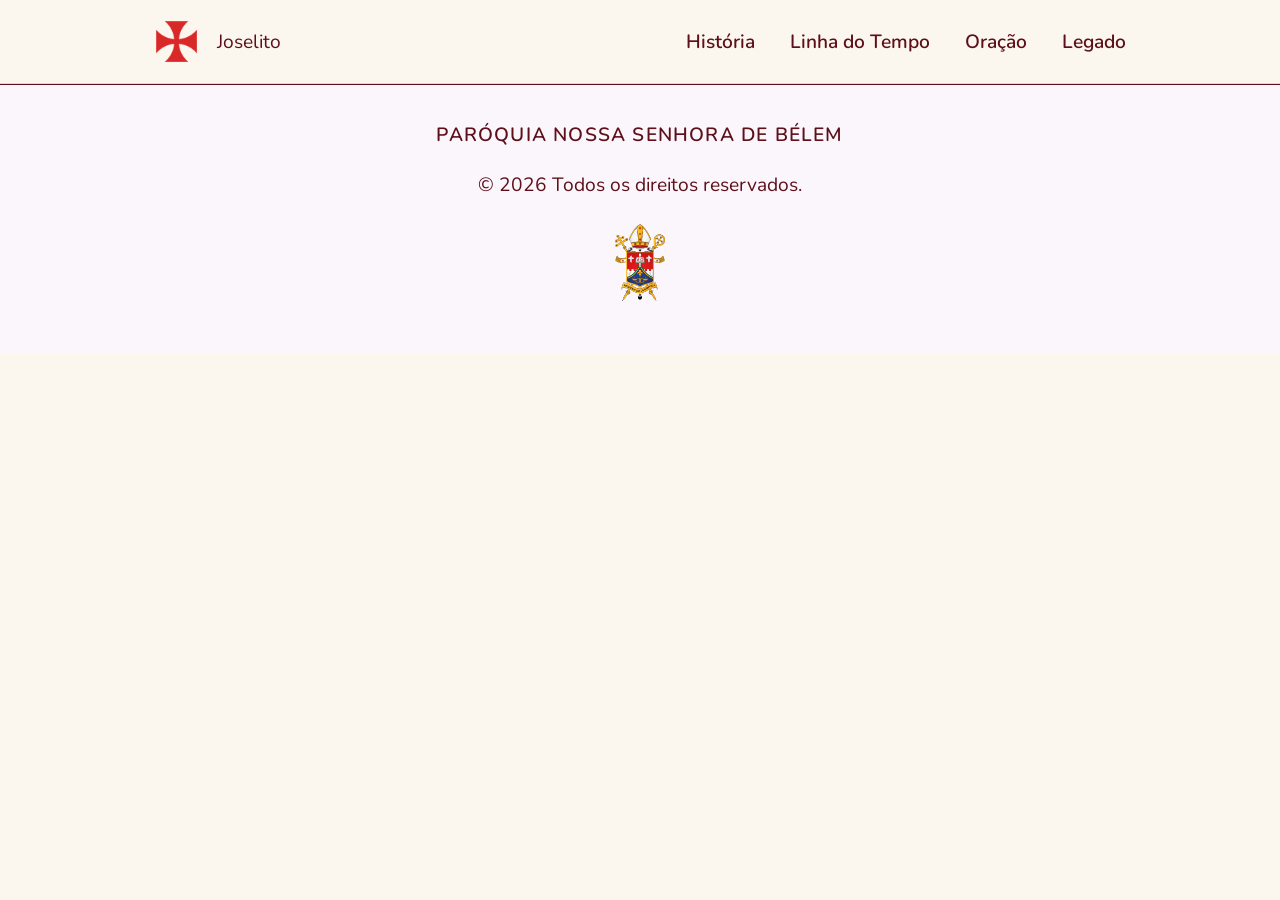
==== legado.html @ b45f4956 "Iniciando página LEGADO" ====
<!doctype html>
<html lang="pt-BR">
  <head>
    <meta charset="UTF-8" />
    <meta name="viewport" content="width=device-width, initial-scale=1.0" />
    <title>São José Sánchez del Río</title>
    <script src="js/script.js" defer></script>
    <link rel="stylesheet" href="css/reset.css" />
    <link rel="stylesheet" href="css/style.css" />
  </head>
  <body>
    <header>
      <div class="logo">
        <a href="index.html" aria-label="Página inicial">
          <img src="img/cruz-patea.png" alt="Cruz" />
        </a>
        <h1>Joselito</h1>
      </div>
      <nav aria-label="Navegação principal">
        <ul>
          <li><a href="#historia">História</a></li>
          <li><a href="#linha">Linha do Tempo</a></li>
          <li><a href="#oracao">Oração</a></li>
          <li><a href="#">Legado</a></li>
        </ul>
      </nav>
    </header>
    <main></main>

    <footer>
      <h3>PARÓQUIA NOSSA SENHORA DE BÉLEM</h3>
      <p>© 2026 Todos os direitos reservados.</p>
      <img src="img/brasao.png" alt="Brasão da arquidiocese" />
    </footer>
  </body>
</html>
---- css/style.css ----
@import url("https://fonts.googleapis.com/css2?family=Epilogue:ital,wght@0,100..900;1,100..900&family=Fredoka:wght@300..700&family=Nunito:ital,wght@0,200..1000;1,200..1000&family=Oswald:wght@200..700&family=Urbanist:ital,wght@0,100..900;1,100..900&display=swap");

/*
Fontes Disponíveis:
// Sugiro usar esta
font-family: "Urbanist", sans-serif;
font-family: "Fredoka", sans-serif;
font-family: "Epilogue", sans-serif;
font-family: "Nunito", sans-serif;
font-family: "Oswald", sans-serif;
*/

/* ==========================*/

/* ==== FORMATAÇÃO GERAL === */

html {
  font-size: clamp(1rem, 2vw + 0.8rem, 3rem);
  user-select: none;
  scroll-behavior: smooth;
  scroll-padding-top: 20px;
}

body {
  margin: 0;
  background-color: #fbf6ee;
  color: #352c29;
  font-family: "Urbanist", sans-serif;
}

img {
  max-width: 100%;
  height: auto;
}

a {
  color: inherit;
  text-decoration: none;
  transition:
    background-color 0.2s ease,
    color 0.2s ease;
}

a:focus-visible {
  outline: 2px solid #d6a54d;
  outline-offset: 4px;
}

header {
  padding: 2vw 6vw;
  display: flex;
  justify-content: space-between;
  align-items: center;
  gap: 20px;
  font-size: 0.5rem;
  font-family: "Nunito", sans-serif;
  border-bottom: 1px solid #e4d6c7;
  background-color: #fbf6ee;
}

.logo {
  display: flex;
  align-items: center;
  width: auto;
  height: auto;
  gap: 8px;
  flex-shrink: 0;
}

.logo a {
  display: flex;
  align-items: center;
}

.logo img {
  display: block;
  width: 20px;
  height: auto;
}

h1 {
  color: #5e101a;
  margin: 0;
}

header ul {
  display: flex;
  align-items: center;
  justify-content: flex-end;
  flex-wrap: wrap;
  gap: 15px;
  list-style: none;
  padding: 0;
  margin: 0;
}

header nav a {
  display: inline-block;
  padding: 8px 0;
  color: #5e101a;
  font-weight: 600;
}

/* ==== BANNER ==== */

.banner {
  padding: 9vw 7vw;
}

.texto-banner {
  max-width: 650px;
}

.banner img {
  display: none;
}

#texto-ia {
  display: none;
}

.banner h2 {
  font-size: 1.6rem;
  line-height: 1.12;
  color: #5e101a;
  margin: 0 0 2vw;
}

.banner p {
  font-size: 0.7rem;
  line-height: 1.6;
  letter-spacing: 0.3px;
  margin-bottom: 5vw;
}

#mini-titulo {
  font-size: 0.5rem;
  letter-spacing: 2px;
  color: #5e101a;
  margin-bottom: 0.1vw;
  margin-left: 0.05rem;
  font-weight: 600;
}

.banner a {
  display: inline-block;
  font-size: 0.7rem;
  background-color: #5e101a;
  color: #fbf6ee;
  padding: 2vw 3vw;
  border-radius: 4px;
  font-weight: 600;
  letter-spacing: 0.5px;
  box-shadow: 0 4px 10px #5e101a1c;
}

.banner a:hover {
  background-color: #7a202b;
  color: #fff;
  transition: 0.4s ease;
}

summary {
  color: #7b5a1b;
  list-style: none;
  font-size: 0.5rem;
}

/* ==== CAPÍTULO I ==== */

.capituloi {
  padding: 7vw 7vw;
  background-color: #c29a9a1f;
  border-top: 1px solid #eadbd5;
  border-bottom: 1px solid #eadbd5;
}

.capituloi p:last-child,
.capituloii p:last-child,
.capituloiii p:last-child {
  font-size: 0.6rem;
  margin-top: 2vw;
}

h3 {
  font-size: 1.2rem;
  color: #5e101a;
  line-height: 1.2;
  margin-top: 0;
  margin-bottom: 2vw;
}

.capituloi p,
.capituloii p,
.capituloiv p,
.capitulov p {
  font-size: 0.7rem;
  line-height: 1.6;
  letter-spacing: 0.3px;
  margin-bottom: 3vw;
}

/* ==== CAPÍTULO II ==== */

.capituloii,
.capituloiv {
  padding: 7vw 7vw;
  background-color: #fbf6ee;
}

/* ==== CAPÍTULO III ==== */

.capituloiii,
.capitulov {
  padding: 7vw 7vw;
  background-color: #c29a9a1f;
  border-top: 1px solid #eadbd5;
}

.capituloiii p,
.capitulov p {
  font-size: 0.7rem;
  line-height: 1.6;
  margin: 2vw 0;
}

.capitulov p {
  font-size: 0.7rem;
  line-height: 1.6;
}

q {
  display: block;
  font-family: "Times New Roman", Times, serif;
  margin: 4vw 0;
  color: #5e101a;
  font-size: 0.5rem;
  font-weight: 600;
  font-style: italic;
  line-height: 1.6;
}

q::before {
  content: open-quote;
  font-size: 1rem;
  margin-right: 1vw;
  font-family: "Gill Sans", "Gill Sans MT", Calibri, "Trebuchet MS", sans-serif;
  color: #5e101a;
}

q::after {
  content: close-quote;
  font-size: 1rem;
  margin-left: 1vw;
  font-family: "Gill Sans", "Gill Sans MT", Calibri, "Trebuchet MS", sans-serif;
  color: #5e101a;
}

/* ==== LINHA DO TEMPO ==== */

.legado {
  border-radius: 8px;
  padding: 8vw 5vw;
  background-color: #5e101a;
  color: #e9e9e9;
  margin: 10vw 3vw;
  box-shadow: 0 8px 24px #5e101a16;
}

.legado h3 {
  font-size: 0.9rem;
  margin-bottom: 4vw;
  color: #fff8ed;
}

.legado #mini-titulo {
  color: #d6a54d;
}

.legado h4 {
  font-size: 0.7rem;
  color: #d6a54d;
  font-family: "Times New Roman", Times, serif;
  font-weight: 600;
  margin-top: 0;
  margin-bottom: 1vw;
}

.container-sant {
  list-style: none;
  padding: 0;
  margin: 0;
}

.legado ul li p {
  font-size: 0.5rem;
  line-height: 1.6;
  letter-spacing: 0.3px;
  margin: 0;
}

.legado li {
  padding: 4vw;
  border: 1px solid #ffffff12;
  border-radius: 10px;
  background-color: #530b10;
  align-items: center;
  justify-content: space-between;
  gap: 16px;
  margin-bottom: 2vw;
  display: flex;
  overflow: hidden;
  transition:
    background-color 0.3s ease,
    border-color 0.3s ease,
    box-shadow 0.3s ease,
    transform 0.3s ease;
}

.txtl {
  flex: 1;
  min-width: 0;
}

.imgl {
  width: 20px;
  height: auto;
  flex-shrink: 0;
  text-align: center;
}

.imgl img {
  display: block;
  width: 100%;
  height: auto;
}

.legado > p:last-child {
  text-align: left;
  margin: 4vw 2vw 0 2vw;
  font-size: 0.5rem;
  line-height: 1.6;
  letter-spacing: 0.3px;
}

/* ==== ORAÇÃO ==== */

.oracao {
  padding: 6vw 5vw;
  margin: 5vw 3vw 7vw;
  background-color: #fff;
  border: 1px solid #eee4d9;
  border-radius: 8px;
  box-shadow: 0 5px 20px #352c2908;
}

.oracao img {
  display: block;
  margin: 2vw auto 6vw;
  width: 50%;
  height: auto;
  border-radius: 5px;
  outline-offset: 5px;
  outline: 1px solid #d6a54d;
}

.oracao h3 {
  font-size: 1.2rem;
  margin-bottom: 2vw;
  font-style: italic;
  font-family: "Times New Roman", Times, serif;
}

.oracao p {
  font-size: 0.7rem;
  line-height: 1.6;
  margin-bottom: 4vw;
}

#frase-sjs {
  color: #5e101a;
  font-weight: bold;
  font-size: 0.8rem;
  letter-spacing: 1px;
  text-align: center;
  margin-top: 5vw;
  margin-bottom: 0;
}

/* ==== RODAPÉ ==== */

footer {
  text-align: center;
  font-family: "Nunito", sans-serif;
  padding: 4vw 2vw;
  border-top: 1px solid #5e101a;
  color: #5e101a;
  background-color: #fbf6fb;
}

footer h3 {
  font-weight: 600;
  font-size: 0.5rem;
  letter-spacing: 1.2px;
  color: #5e101a;
}

footer p {
  margin-bottom: 4vw;
  font-size: 0.5rem;
}

footer img {
  width: 50px;
  height: auto;
}

.legado .imgl .img-mobile {
  display: block;
}

.legado .imgl .img-desktop {
  display: none;
}

/* ==== RESPONSIVIDADE ==== */

@media screen and (min-width: 600px) {
  details > summary {
    display: none;
  }

  details > p {
    display: block;
  }

  header {
    padding: 1.5vw 12vw;
  }

  header ul {
    gap: 35px;
  }

  header a:hover {
    transition: 0.5s ease;
    color: #d89e32;
    transform: translateY(-1px);
  }

  .logo img {
    width: 45px;
    margin-right: 10px;
  }

  .banner {
    display: flex;
    align-items: center;
    justify-content: space-between;
    gap: 6vw;
    padding: 4vw 12vw;
  }

  .texto-banner {
    flex: 1;
    min-width: 0;
  }

  .img-banner {
    min-width: 0;
  }

  .banner img {
    display: block;
    width: 500px;
    height: auto;
    border-radius: 7px;
    outline-offset: 15px;
    outline: 1px solid #d6a54d;
    margin: 10px;
  }

  .banner img:hover {
    transition: 0.5s ease;
    box-shadow:
      rgba(50, 50, 93, 0.25) 0px 13px 27px -5px,
      rgba(0, 0, 0, 0.3) 0px 8px 16px -8px;
  }

  #texto-ia {
    display: flex;
    color: #fbf6ee;
    position: absolute;
    top: 825px;
    right: 250px;
    font-size: 0.3rem;
    background-color: #5e101a;
    border-radius: 10px;
    padding: 0.2vw 1vw;
    font-weight: 600;
  }

  .banner h2 {
    font-size: 1.5rem;
    margin-bottom: 1vw;
  }

  #mini-titulo {
    font-size: 0.3rem;
  }

  .banner p {
    margin-bottom: 3vw;
    font-size: 0.6rem;
  }

  .banner a {
    font-size: 0.5rem;
    padding: 1vw 1.5vw;
    border: 2px solid #5e101a;
    background-color: #fbf6ee;
    color: #5e101a;
  }

  .capituloi,
  .capituloii,
  .capituloiii,
  .capituloiv,
  .capitulov {
    padding: 5vw 23vw;
  }

  .capituloi h3,
  .capituloii h3,
  .capituloiii h3,
  .capituloiv h3,
  .capitulov {
    font-size: 1.1rem;
  }

  .capituloi p,
  .capituloii p,
  .capituloiii p,
  .capituloiv p,
  .capitulov p {
    font-size: 0.7rem;
  }

  .capituloi p:last-child,
  .capituloii p:last-child,
  .capituloiii p:last-child {
    font-size: 0.6rem;
  }

  .legado .imgl .img-mobile {
    display: none;
  }

  .legado .imgl .img-desktop {
    display: block;
  }

  .legado .imgl img {
    width: 100%;
    height: 100%;
    min-height: 230px;
    object-fit: cover;
    object-position: center;
  }

  .legado {
    margin: 0;
    padding: 4vw 20vw;
    background-color: #5e101a;
    border-radius: 0;
  }

  .legado h3 {
    font-size: 1rem;
    margin-bottom: 2vw;
  }

  .legado li {
    padding: 0;
    margin-bottom: 0;
    background-color: #fbf6ee;
    color: #5e101a;
    border: 1px solid #d6a54d;
    border-radius: 10px;
    box-shadow: 0 5px 16px #26050a30;
    align-items: stretch;
    gap: 0;
    min-width: 0;
  }

  .legado li:hover {
    box-shadow: 0 12px 26px #26050a45;
    transform: translateY(-4px);
  }

  .legado .txtl {
    flex: 1;
    min-width: 0;
    padding: 24px;
    align-self: center;
  }

  .legado ul {
    display: grid;
    grid-template-columns: repeat(2, minmax(0, 1fr));
    gap: 28px;
  }

  .legado ul li:last-child {
    grid-column: 1 / span 2;
    justify-self: center;
    width: 50%;
  }

  .legado h4 {
    color: #9b7026;
    font-size: 0.9rem;
    margin-bottom: 10px;
  }

  .legado ul li p {
    font-size: 0.5rem;
    line-height: 1.8;
    letter-spacing: 0.2px;
  }

  .legado .imgl {
    width: 42%;
    min-width: 120px;
    max-width: 190px;
    flex-shrink: 0;
    align-self: stretch;
    overflow: hidden;
    background-color: #e8d6b5;
    border-left: 1px solid #d6a54d;
  }

  .legado .imgl img {
    display: block;
    width: 100%;
    height: 100%;
    min-height: 230px;
    object-fit: cover;
    object-position: center;
  }

  .legado > p:last-child {
    display: none;
  }

  .oracao {
    text-align: center;
    margin: 0;
    padding: 4vw 28vw;
  }

  .oracao img {
    display: none;
  }

  .oracao h3 {
    font-size: 0.9rem;
    margin-bottom: 1vw;
    font-family: "Times New Roman", Times, serif;
  }

  .oracao p:last-child {
    font-size: 0.6rem;
    margin-bottom: 2vw;
    font-family: "Times New Roman", Times, serif;
  }

  #frase-sjs {
    margin-top: 3vw;
  }

  footer {
    padding: 3vw 2vw;
  }

  footer p {
    margin-bottom: 2vw;
  }
}
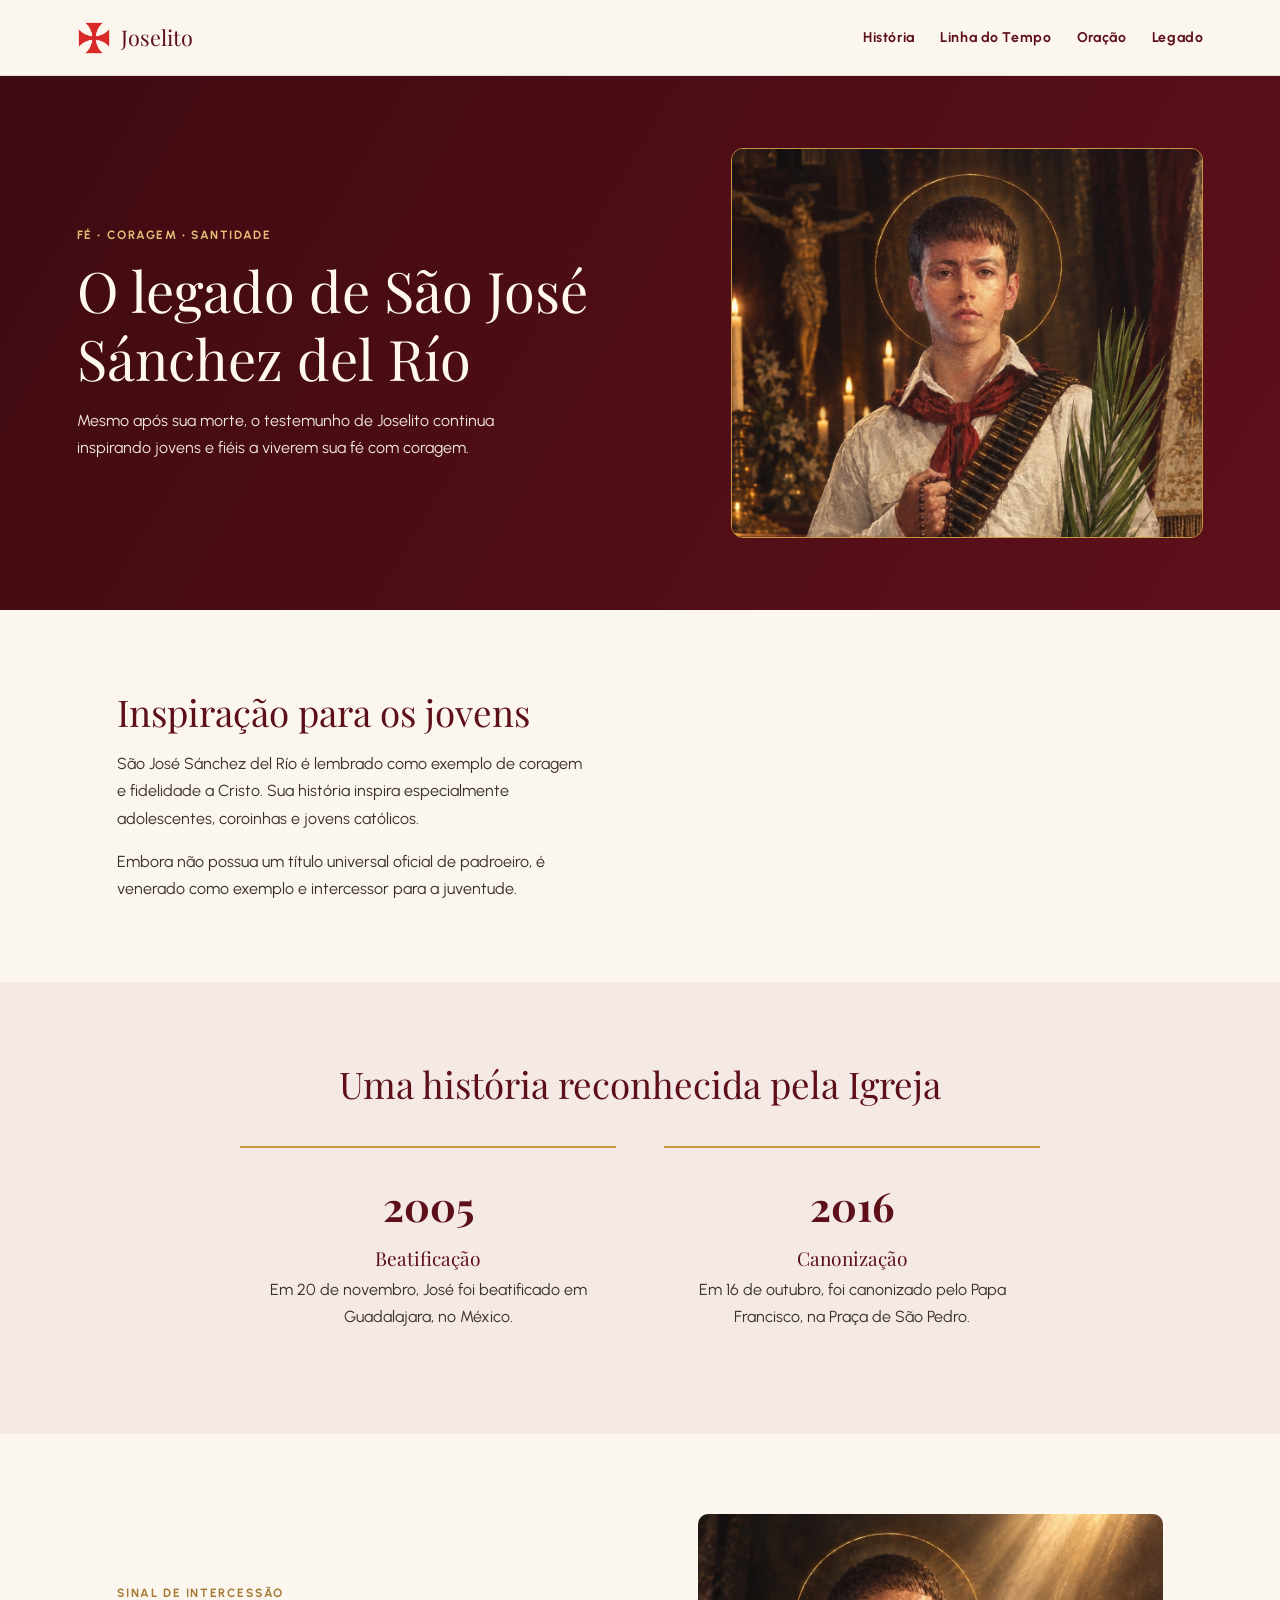
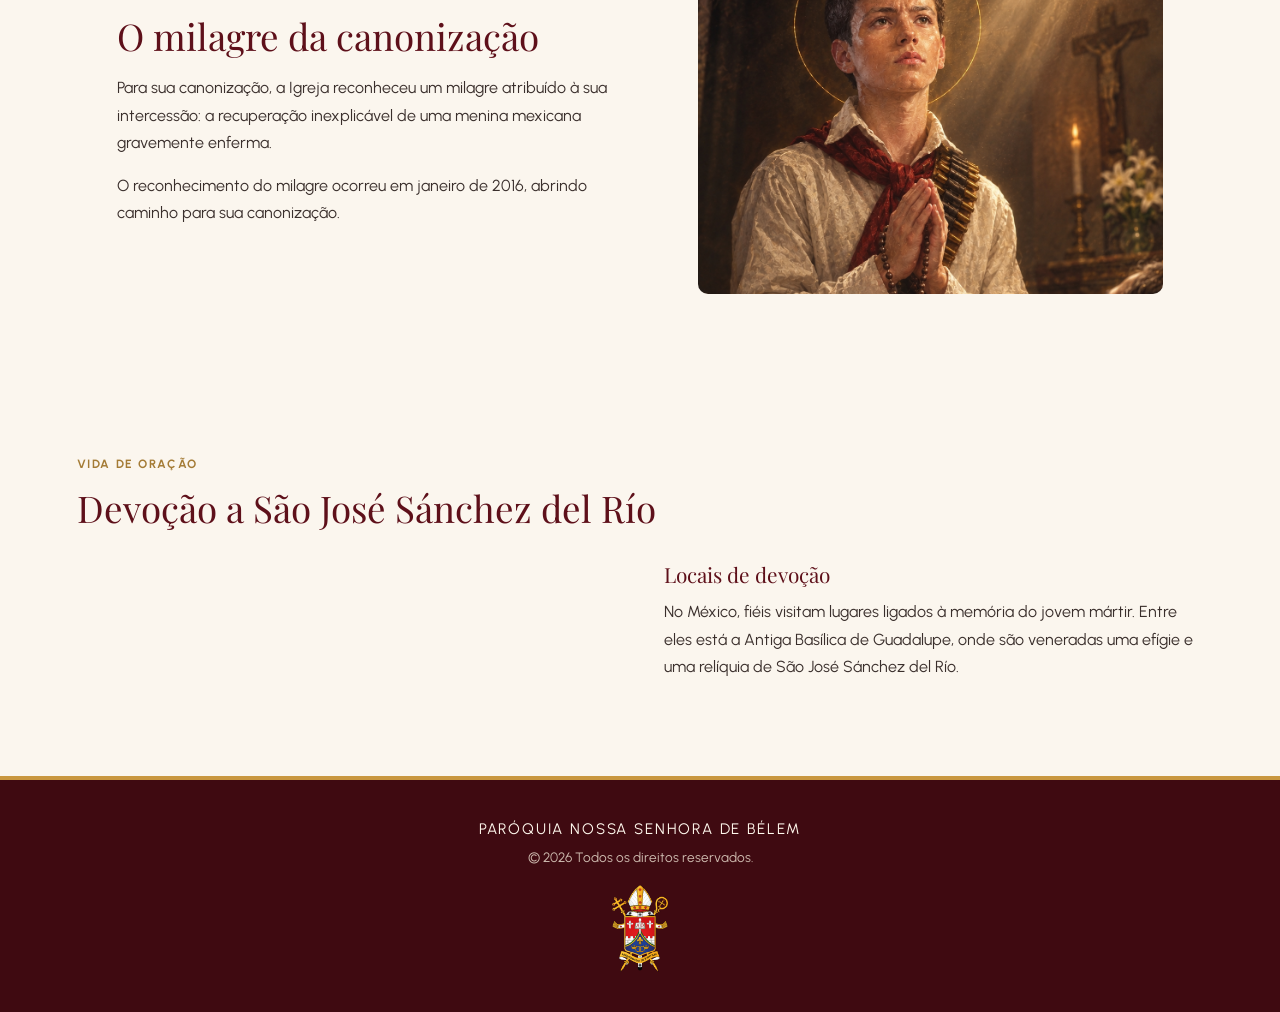
==== commit 88158fa0: "Página LEGADO FINALIZADA" ====
--- a/legado.html
+++ b/legado.html
@@ -6,7 +6,7 @@
     <title>São José Sánchez del Río</title>
     <script src="js/script.js" defer></script>
     <link rel="stylesheet" href="css/reset.css" />
-    <link rel="stylesheet" href="css/style.css" />
+    <link rel="stylesheet" href="css/legado.css" />
   </head>
   <body>
     <header>
@@ -25,8 +25,103 @@
         </ul>
       </nav>
     </header>
-    <main></main>
+    <main class="pagina-legado">
+      <section class="legado-hero">
+        <div class="hero-texto">
+          <p class="mini-titulo">FÉ • CORAGEM • SANTIDADE</p>
+          <h2>O legado de São José Sánchez del Río</h2>
+          <p>
+            Mesmo após sua morte, o testemunho de Joselito continua inspirando
+            jovens e fiéis a viverem sua fé com coragem.
+          </p>
+        </div>
 
+        <div class="hero-imagem">
+          <img
+            src="img/img-saojose.png"
+            alt="Retrato de São José Sánchez del Río"
+          />
+        </div>
+      </section>
+
+      <section class="legado-secao legado-jovens">
+        <div class="legado-texto">
+          <h3>Inspiração para os jovens</h3>
+          <p>
+            São José Sánchez del Río é lembrado como exemplo de coragem e
+            fidelidade a Cristo. Sua história inspira especialmente
+            adolescentes, coroinhas e jovens católicos.
+          </p>
+          <p>
+            Embora não possua um título universal oficial de padroeiro, é
+            venerado como exemplo e intercessor para a juventude.
+          </p>
+        </div>
+      </section>
+
+      <section class="legado-reconhecimento">
+        <h3>Uma história reconhecida pela Igreja</h3>
+
+        <div class="legado-datas">
+          <div>
+            <span>2005</span>
+            <h4>Beatificação</h4>
+            <p>
+              Em 20 de novembro, José foi beatificado em Guadalajara, no México.
+            </p>
+          </div>
+
+          <div>
+            <span>2016</span>
+            <h4>Canonização</h4>
+            <p>
+              Em 16 de outubro, foi canonizado pelo Papa Francisco, na Praça de
+              São Pedro.
+            </p>
+          </div>
+        </div>
+      </section>
+
+      <section class="legado-secao legado-milagre">
+        <div class="legado-texto">
+          <p class="mini-titulo">SINAL DE INTERCESSÃO</p>
+          <h3>O milagre da canonização</h3>
+          <p>
+            Para sua canonização, a Igreja reconheceu um milagre atribuído à sua
+            intercessão: a recuperação inexplicável de uma menina mexicana
+            gravemente enferma.
+          </p>
+          <p>
+            O reconhecimento do milagre ocorreu em janeiro de 2016, abrindo
+            caminho para sua canonização.
+          </p>
+        </div>
+
+        <div class="legado-imagem">
+          <img
+            src="img/Intercessão Dourada de São José.png"
+            alt="Representação religiosa de São José Sánchez del Río"
+          />
+        </div>
+      </section>
+
+      <section class="legado-devocao">
+        <p class="mini-titulo">VIDA DE ORAÇÃO</p>
+        <h3>Devoção a São José Sánchez del Río</h3>
+
+        <div class="devocao-conteudo">
+          <div class="devocao-imagem"></div>
+
+          <div class="devocao-texto">
+            <h4>Locais de devoção</h4>
+            <p>
+              No México, fiéis visitam lugares ligados à memória do jovem
+              mártir. Entre eles está a Antiga Basílica de Guadalupe, onde são
+              veneradas uma efígie e uma relíquia de São José Sánchez del Río.
+            </p>
+          </div>
+        </div>
+    </main>
     <footer>
       <h3>PARÓQUIA NOSSA SENHORA DE BÉLEM</h3>
       <p>© 2026 Todos os direitos reservados.</p>
--- a/css/legado.css
+++ b/css/legado.css
@@ -0,0 +1,863 @@
+@import url("https://fonts.googleapis.com/css2?family=Playfair+Display:wght@500;600;700&family=Urbanist:wght@400;500;600;700&display=swap");
+
+/* ===== VARIÁVEIS E BASE ===== */
+
+:root {
+  --vinho: #5e101a;
+  --vinho-escuro: #3f0a11;
+  --dourado: #c9973f;
+  --creme: #fbf6ee;
+  --rosado: #f4e9e4;
+  --texto: #3a2f2c;
+
+  --serifa: "Playfair Display", Georgia, serif;
+  --lateral: clamp(1.25rem, 6vw, 5rem);
+}
+
+* {
+  box-sizing: border-box;
+}
+
+html {
+  scroll-behavior: smooth;
+  scroll-padding-top: 7rem;
+}
+
+body {
+  margin: 0;
+  background: var(--creme);
+  color: var(--texto);
+  font-family: "Urbanist", sans-serif;
+  font-size: 1rem;
+  line-height: 1.7;
+}
+
+img {
+  object-position: center top;
+  display: block;
+  max-width: 100%;
+  height: auto;
+}
+
+a {
+  color: inherit;
+  text-decoration: none;
+}
+
+h1,
+h2,
+h3,
+h4 {
+  margin: 0;
+  color: var(--vinho);
+  font-family: var(--serifa);
+  line-height: 1.2;
+}
+
+p {
+  margin: 0 0 1rem;
+}
+
+a:focus-visible {
+  outline: 2px solid var(--dourado);
+  outline-offset: 4px;
+}
+
+/* ===== CABEÇALHO ===== */
+
+header {
+  position: sticky;
+  top: 0;
+  z-index: 10;
+
+  display: flex;
+  flex-direction: column;
+  align-items: center;
+  gap: 0.8rem;
+
+  padding: 0.85rem var(--lateral);
+  border-bottom: 1px solid rgba(94, 16, 26, 0.12);
+
+  background: rgba(251, 246, 238, 0.94);
+  backdrop-filter: blur(12px);
+}
+
+.logo,
+.logo a {
+  display: flex;
+  align-items: center;
+  gap: 0.65rem;
+}
+
+.logo img {
+  width: 34px;
+}
+
+header h1 {
+  font-size: 1.35rem;
+}
+
+header ul {
+  display: flex;
+  flex-wrap: wrap;
+  justify-content: center;
+  gap: 0.35rem 1.15rem;
+
+  margin: 0;
+  padding: 0;
+  list-style: none;
+}
+
+header nav a {
+  position: relative;
+  display: inline-block;
+  padding: 0.25rem 0;
+
+  color: var(--vinho);
+  font-size: 0.82rem;
+  font-weight: 700;
+  letter-spacing: 0.04em;
+
+  transition: color 0.2s ease;
+}
+
+header nav a::after {
+  position: absolute;
+  right: 0;
+  bottom: 0;
+  left: 0;
+
+  height: 2px;
+  background: var(--dourado);
+  content: "";
+
+  transform: scaleX(0);
+  transform-origin: left;
+  transition: transform 0.25s ease;
+}
+
+header nav a:hover,
+header nav a.ativo {
+  color: #9b7026;
+}
+
+header nav a:hover::after,
+header nav a.ativo::after {
+  transform: scaleX(1);
+}
+
+/* ===== BANNER DA PÁGINA INICIAL ===== */
+
+.banner {
+  display: flex;
+  flex-direction: column;
+  gap: 2rem;
+
+  padding: 3.5rem var(--lateral);
+  background: linear-gradient(135deg, var(--creme), var(--rosado));
+}
+
+.texto-banner {
+  max-width: 590px;
+}
+
+.banner h2 {
+  margin-bottom: 1rem;
+  font-size: clamp(2.2rem, 7vw, 3.8rem);
+  letter-spacing: -0.03em;
+}
+
+.banner p {
+  max-width: 55ch;
+  font-size: 1.05rem;
+}
+
+.banner .texto-banner > a {
+  display: inline-block;
+  margin-top: 0.6rem;
+  padding: 0.8rem 1.6rem;
+
+  border: 1px solid var(--vinho);
+  border-radius: 999px;
+
+  background: var(--vinho);
+  color: var(--creme);
+
+  box-shadow: 0 8px 20px rgba(94, 16, 26, 0.16);
+
+  font-size: 0.82rem;
+  font-weight: 700;
+  letter-spacing: 0.06em;
+
+  transition: 0.2s ease;
+}
+
+.banner .texto-banner > a:hover {
+  transform: translateY(-3px);
+  background: var(--vinho-escuro);
+}
+
+.img-banner {
+  display: block;
+  max-width: 440px;
+  margin: 0 auto;
+}
+
+.img-banner img {
+  width: 100%;
+  border: 1px solid var(--dourado);
+  border-radius: 14px;
+  box-shadow: 0 16px 36px rgba(94, 16, 26, 0.18);
+  object-fit: cover;
+}
+
+#texto-ia {
+  display: none;
+}
+
+/* ===== CAPÍTULOS DA PÁGINA INICIAL ===== */
+
+[class^="capitulo"] {
+  padding: 3.5rem var(--lateral);
+}
+
+.capituloi,
+.capituloiii,
+.capitulov {
+  background: var(--rosado);
+}
+
+.capituloii,
+.capituloiv {
+  background: var(--creme);
+}
+
+[class^="capitulo"] > * {
+  max-width: 900px;
+  margin-right: auto;
+  margin-left: auto;
+}
+
+[class^="capitulo"] h3 {
+  margin-bottom: 1.2rem;
+  font-size: clamp(1.7rem, 4vw, 2.35rem);
+}
+
+[class^="capitulo"] h3::after,
+.oracao h3::after {
+  display: block;
+  width: 52px;
+  height: 3px;
+  margin-top: 0.8rem;
+
+  border-radius: 3px;
+  background: var(--dourado);
+  content: "";
+}
+
+/* ===== DETALHES ===== */
+
+summary {
+  display: inline-block;
+  padding: 0.5rem 1.1rem;
+
+  border: 1px solid var(--dourado);
+  border-radius: 999px;
+
+  color: var(--vinho);
+  cursor: pointer;
+
+  font-size: 0.8rem;
+  font-weight: 700;
+  letter-spacing: 0.06em;
+
+  list-style: none;
+  transition: 0.2s ease;
+}
+
+summary::-webkit-details-marker {
+  display: none;
+}
+
+summary:hover,
+details[open] > summary {
+  background: var(--dourado);
+  color: white;
+}
+
+details > p {
+  margin-top: 1rem;
+  padding-left: 1rem;
+  border-left: 3px solid var(--dourado);
+}
+
+/* ===== CITAÇÃO ===== */
+
+q {
+  display: block;
+  margin-top: 1.5rem;
+  padding: 1.3rem 1.5rem;
+
+  border-left: 4px solid var(--vinho);
+  border-radius: 10px;
+
+  background: white;
+  box-shadow: 0 8px 24px rgba(58, 47, 44, 0.07);
+
+  color: var(--vinho);
+  font-family: var(--serifa);
+  font-size: 1.12rem;
+  font-style: italic;
+  line-height: 1.7;
+}
+
+q::before {
+  content: open-quote;
+}
+
+q::after {
+  content: close-quote;
+}
+
+/* ===== LEGADO DA PÁGINA INICIAL ===== */
+
+.legado {
+  margin: 0;
+  padding: 3.5rem var(--lateral);
+
+  background: var(--vinho);
+  color: #f1e6dc;
+}
+
+.legado h3 {
+  margin-bottom: 2rem;
+  color: #fff8ed;
+  font-size: clamp(1.7rem, 4vw, 2.35rem);
+}
+
+.container-sant {
+  display: grid;
+  gap: 1rem;
+
+  margin: 0 auto;
+  padding: 0;
+  list-style: none;
+}
+
+.legado li {
+  display: flex;
+  align-items: center;
+  justify-content: space-between;
+  gap: 1rem;
+
+  overflow: hidden;
+  padding: 1.25rem;
+
+  border: 1px solid rgba(201, 151, 63, 0.45);
+  border-radius: 14px;
+
+  background: var(--vinho-escuro);
+}
+
+.txtl {
+  flex: 1;
+  min-width: 0;
+}
+
+.legado h4 {
+  margin-bottom: 0.4rem;
+  color: var(--dourado);
+  font-size: 1.35rem;
+}
+
+.legado li p {
+  margin: 0;
+  font-size: 0.95rem;
+  line-height: 1.6;
+}
+
+.imgl {
+  flex-shrink: 0;
+  width: 42px;
+}
+
+.imgl img {
+  width: 100%;
+  border-radius: 8px;
+}
+
+.legado .imgl .img-desktop {
+  display: none;
+}
+
+.legado > p:last-child {
+  margin: 2rem auto 0;
+  color: #e4d3c4;
+  font-size: 0.9rem;
+  text-align: center;
+}
+
+/* ===== ORAÇÃO DA PÁGINA INICIAL ===== */
+
+.oracao {
+  margin: 3rem 1.25rem;
+  padding: 2.5rem 1.4rem;
+
+  border-top: 4px solid var(--dourado);
+  border-radius: 14px;
+
+  background: white;
+  box-shadow: 0 12px 32px rgba(58, 47, 44, 0.08);
+
+  text-align: center;
+}
+
+.oracao h3 {
+  margin-bottom: 1.2rem;
+  font-size: 1.65rem;
+  font-style: italic;
+}
+
+.oracao h3::after {
+  margin-right: auto;
+  margin-left: auto;
+}
+
+.oracao img {
+  width: min(65%, 300px);
+  margin: 1.7rem auto;
+
+  border: 1px solid var(--dourado);
+  border-radius: 10px;
+}
+
+#frase-sjs {
+  margin-top: 1.3rem;
+
+  color: var(--vinho);
+  font-family: var(--serifa);
+  font-size: 1.25rem;
+  font-weight: 700;
+}
+
+/* ===== PÁGINA LEGADO ===== */
+
+.pagina-legado {
+  background: var(--creme);
+}
+
+/* BANNER PRINCIPAL */
+
+.legado-hero {
+  display: grid;
+  align-items: center;
+  gap: 2rem;
+
+  padding: 3rem var(--lateral);
+
+  background: linear-gradient(
+    120deg,
+    var(--vinho-escuro),
+    var(--vinho)
+  );
+}
+
+.legado-hero .mini-titulo {
+  margin-bottom: 0.7rem;
+  color: #e4bd76;
+  font-size: 0.75rem;
+  font-weight: 700;
+  letter-spacing: 0.13em;
+}
+
+.hero-texto h2 {
+  margin-bottom: 1rem;
+  color: #fff8ed;
+  font-size: clamp(2rem, 5vw, 3.5rem);
+}
+
+.hero-texto > p:last-child {
+  max-width: 480px;
+  margin: 0;
+  color: #f1e6dc;
+}
+
+.hero-imagem img {
+  width: 100%;
+  max-height: 390px;
+
+  border: 1px solid var(--dourado);
+  border-radius: 12px;
+
+  object-fit: cover;
+}
+
+/* SEÇÕES COM IMAGENS */
+
+.legado-secao {
+  display: grid;
+  align-items: center;
+  gap: 2rem;
+
+  padding: 3.5rem var(--lateral);
+}
+
+.legado-imagem img {
+  width: 100%;
+  max-height: 380px;
+
+  border-radius: 10px;
+  object-fit: cover;
+}
+
+.legado-texto h3 {
+  margin-bottom: 1rem;
+  font-size: clamp(1.7rem, 4vw, 2.3rem);
+}
+
+.legado-texto p:last-child {
+  margin-bottom: 0;
+}
+
+.mini-titulo {
+  margin-bottom: 0.7rem;
+  color: #a47b35;
+  font-size: 0.75rem;
+  font-weight: 700;
+  letter-spacing: 0.13em;
+}
+
+/* RECONHECIMENTO DA IGREJA */
+
+.legado-reconhecimento {
+  padding: 3.5rem var(--lateral);
+
+  background: var(--rosado);
+  text-align: center;
+}
+
+.legado-reconhecimento h3 {
+  margin-bottom: 1rem;
+  font-size: clamp(1.7rem, 4vw, 2.3rem);
+}
+
+.legado-datas {
+  display: grid;
+  gap: 2rem;
+
+  max-width: 800px;
+  margin: 2.5rem auto 0;
+}
+
+.legado-datas div {
+  padding: 1.5rem;
+  border-top: 2px solid var(--dourado);
+}
+
+.legado-datas span {
+  color: var(--vinho);
+  font-family: var(--serifa);
+  font-size: 2.5rem;
+  font-weight: 700;
+}
+
+.legado-datas h4 {
+  margin: 0.4rem 0;
+  font-size: 1.2rem;
+}
+
+.legado-datas p {
+  margin: 0;
+}
+
+/* DEVOÇÃO */
+
+.legado-devocao {
+  padding: 3.5rem var(--lateral);
+}
+
+.legado-devocao > h3 {
+  margin-bottom: 2rem;
+  font-size: clamp(1.7rem, 4vw, 2.3rem);
+}
+
+.devocao-conteudo {
+  display: grid;
+  align-items: center;
+  gap: 1.5rem;
+}
+
+.devocao-imagem img {
+  width: 100%;
+  max-height: 330px;
+
+  border-radius: 10px;
+  object-fit: cover;
+}
+
+.devocao-texto h4 {
+  margin-bottom: 0.7rem;
+  font-size: 1.3rem;
+}
+
+/* ===== RODAPÉ ===== */
+
+footer {
+  padding: 2.5rem 1.5rem;
+
+  border-top: 4px solid var(--dourado);
+  background: var(--vinho-escuro);
+
+  color: #e9dccd;
+  text-align: center;
+}
+
+footer h3 {
+  margin-bottom: 0.5rem;
+
+  color: #fff8ed;
+  font-family: "Urbanist", sans-serif;
+  font-size: 0.95rem;
+  letter-spacing: 0.12em;
+}
+
+footer p {
+  font-size: 0.85rem;
+  opacity: 0.85;
+}
+
+footer img {
+  width: 56px;
+  margin: 0 auto;
+}
+
+/* ===== TELAS MAIORES ===== */
+
+@media (min-width: 760px) {
+
+  /* CABEÇALHO */
+
+  header {
+    flex-direction: row;
+    justify-content: space-between;
+    gap: 1.5rem;
+    min-height: 76px;
+  }
+
+  header ul {
+    gap: 1rem clamp(1rem, 2vw, 2rem);
+  }
+
+  header nav a {
+    font-size: 0.88rem;
+  }
+
+  /* BANNER INICIAL */
+
+  .banner {
+    min-height: 490px;
+
+    flex-direction: row;
+    align-items: center;
+    justify-content: center;
+
+    gap: clamp(2rem, 6vw, 5rem);
+
+    padding-top: 4.5rem;
+    padding-bottom: 5rem;
+  }
+
+  .texto-banner {
+    flex: 1;
+  }
+
+  .img-banner {
+    flex: 0 1 420px;
+    margin: 0;
+  }
+
+  #texto-ia {
+    position: absolute;
+    bottom: 1.1rem;
+    left: 50%;
+
+    display: block;
+    margin: 0;
+    padding: 0.25rem 0.9rem;
+
+    transform: translateX(-50%);
+    border-radius: 999px;
+
+    background: var(--vinho);
+    color: var(--creme);
+
+    font-size: 0.65rem;
+    font-weight: 700;
+    letter-spacing: 0.08em;
+  }
+
+  /* CAPÍTULOS */
+
+  [class^="capitulo"],
+  .legado {
+    padding-top: 5rem;
+    padding-bottom: 5rem;
+  }
+
+  details > summary {
+    display: none;
+  }
+
+  details > p {
+    display: block;
+    margin-top: 0;
+    padding-left: 0;
+    border-left: 0;
+  }
+
+  /* LEGADO DA PÁGINA INICIAL */
+
+  .container-sant {
+    grid-template-columns: repeat(2, minmax(0, 1fr));
+    gap: 1.5rem;
+    max-width: 1000px;
+  }
+
+  .legado li {
+    align-items: stretch;
+    gap: 0;
+    padding: 0;
+
+    border-color: var(--dourado);
+    background: var(--creme);
+    color: var(--vinho);
+
+    box-shadow: 0 8px 24px rgba(0, 0, 0, 0.16);
+
+    transition: 0.25s ease;
+  }
+
+  .legado li:hover {
+    transform: translateY(-4px);
+    box-shadow: 0 14px 28px rgba(0, 0, 0, 0.22);
+  }
+
+  .legado .txtl {
+    align-self: center;
+    padding: 1.4rem;
+  }
+
+  .legado h4 {
+    color: #9b7026;
+  }
+
+  .legado li p {
+    color: var(--texto);
+  }
+
+  .legado li:last-child {
+    grid-column: 1 / -1;
+    justify-self: center;
+    width: min(50%, 500px);
+  }
+
+  .imgl {
+    width: 38%;
+    max-width: 190px;
+
+    border-left: 1px solid var(--dourado);
+    border-radius: 0;
+
+    background: #e8d6b5;
+  }
+
+  .legado .imgl .img-mobile {
+    display: none;
+  }
+
+  .legado .imgl .img-desktop {
+    display: block;
+  }
+
+  .legado .imgl img {
+    height: 100%;
+    min-height: 200px;
+    border-radius: 0;
+    object-fit: cover;
+  }
+
+  /* ORAÇÃO INICIAL */
+
+  .oracao {
+    max-width: 760px;
+    margin: 4rem auto;
+    padding: 3.5rem 4rem;
+  }
+
+  .oracao img {
+    display: none;
+  }
+
+  .oracao p:not(#frase-sjs) {
+    font-family: var(--serifa);
+    font-size: 1.1rem;
+    line-height: 1.9;
+  }
+
+  /* PÁGINA LEGADO */
+
+  .legado-hero {
+    grid-template-columns: 1fr 0.8fr;
+    gap: 4rem;
+    padding-top: 4.5rem;
+    padding-bottom: 4.5rem;
+  }
+
+  .legado-secao {
+    grid-template-columns: 0.9fr 1fr;
+    gap: 4rem;
+
+    max-width: 1200px;
+    margin: auto;
+
+    padding-top: 5rem;
+    padding-bottom: 5rem;
+  }
+
+  .legado-milagre {
+    grid-template-columns: 1fr 0.9fr;
+  }
+
+  .legado-reconhecimento,
+  .legado-devocao {
+    padding-top: 5rem;
+    padding-bottom: 5rem;
+  }
+
+  .legado-datas {
+    grid-template-columns: 1fr 1fr;
+    gap: 3rem;
+  }
+
+  .devocao-conteudo {
+    grid-template-columns: 1fr 1fr;
+    gap: 3rem;
+  }
+}
+
+/* ===== ACESSIBILIDADE ===== */
+
+@media (prefers-reduced-motion: reduce) {
+  html {
+    scroll-behavior: auto;
+  }
+
+  *,
+  *::before,
+  *::after {
+    scroll-behavior: auto !important;
+    transition-duration: 0.01ms !important;
+    animation-duration: 0.01ms !important;
+  }
+}
+```
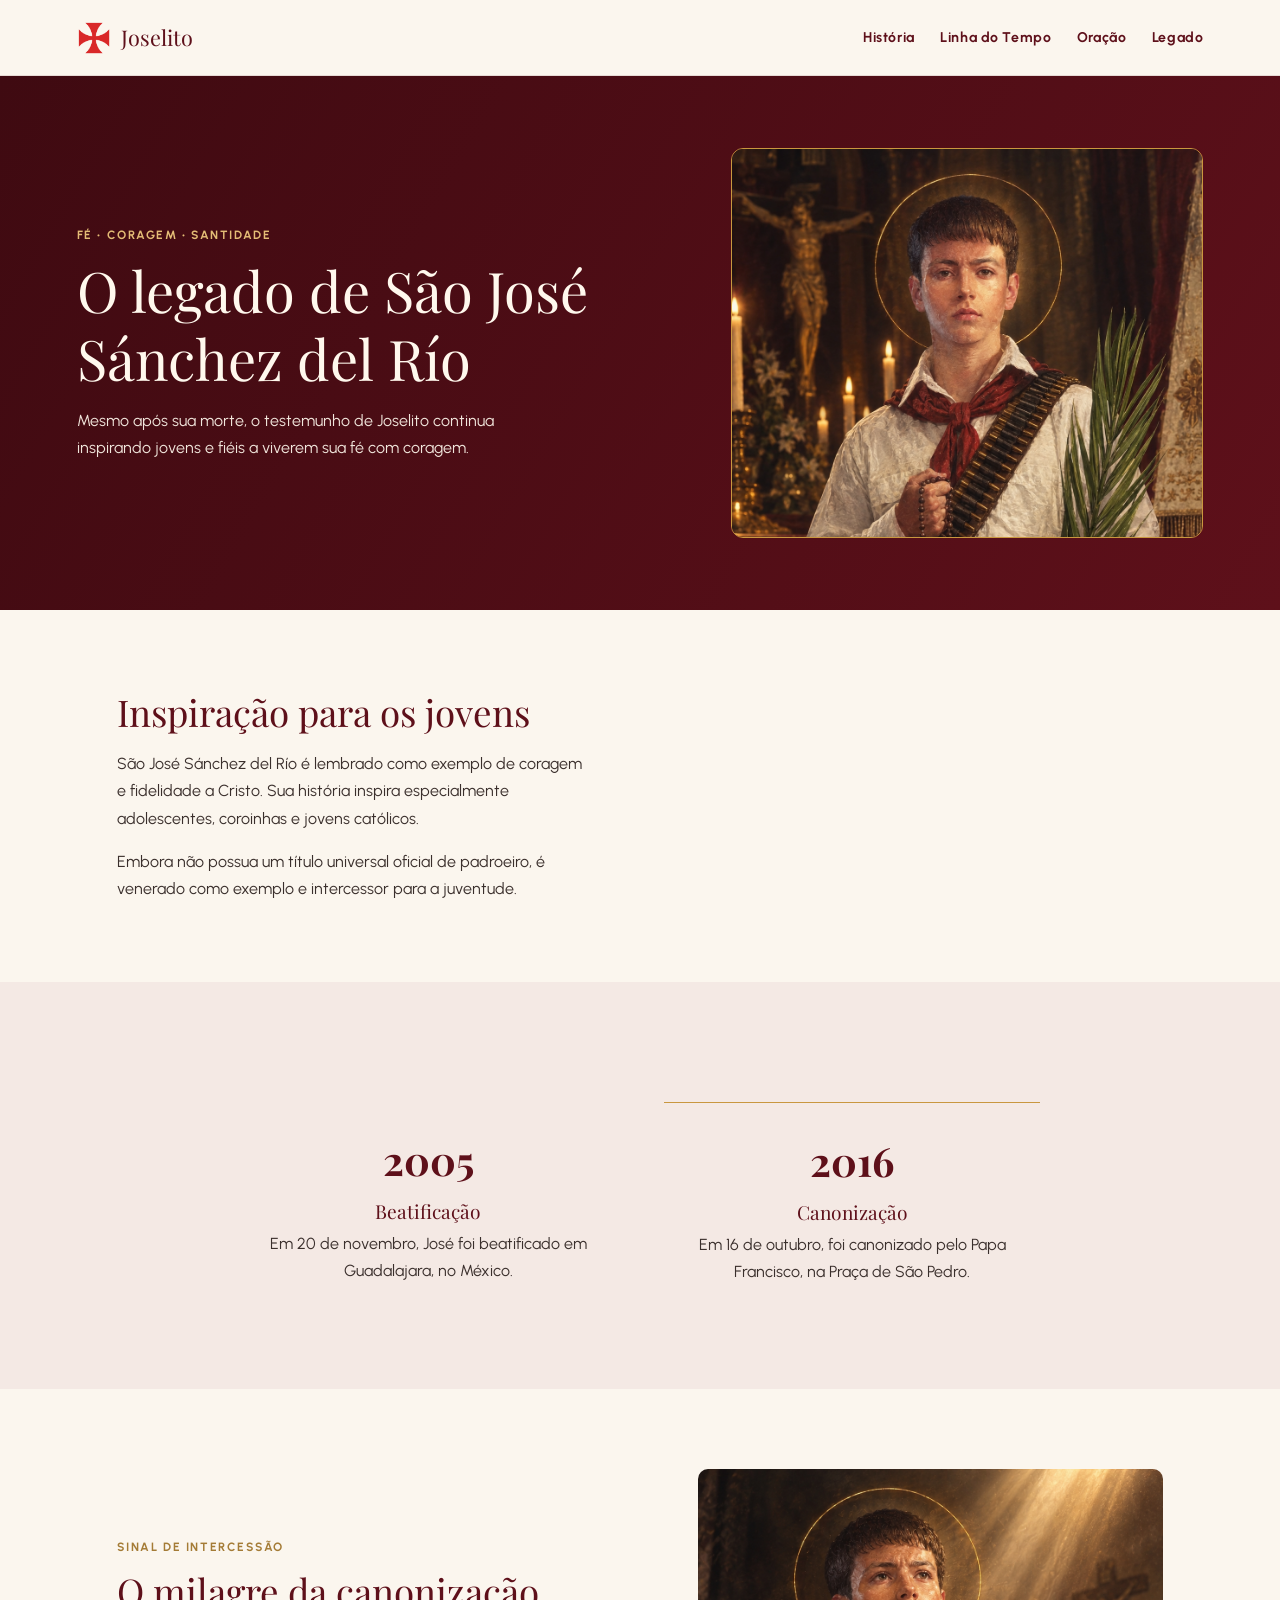
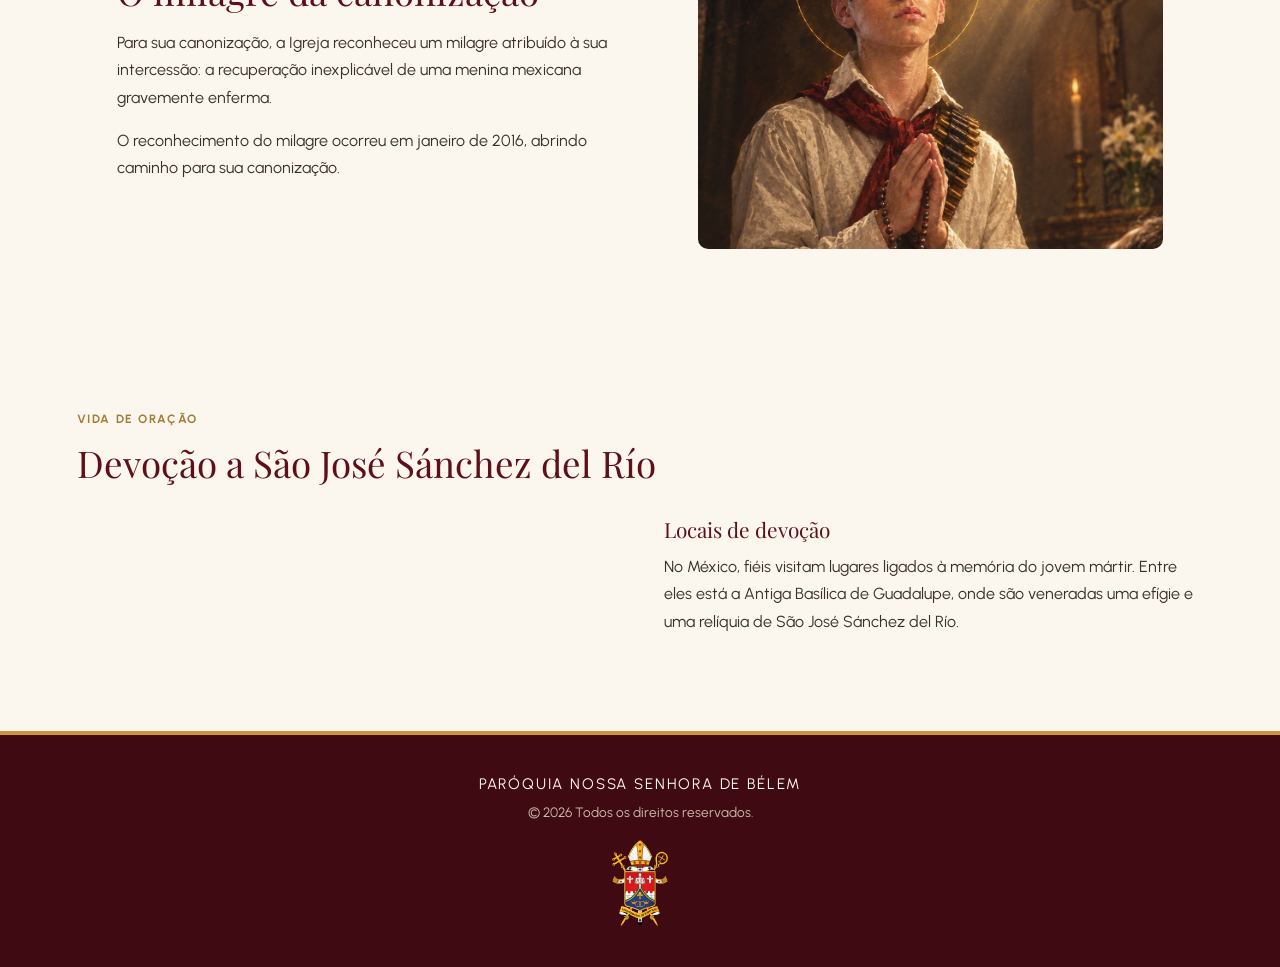
==== commit c76d8801: "Agora sim" ====
--- a/legado.html
+++ b/legado.html
@@ -60,8 +60,6 @@
       </section>
 
       <section class="legado-reconhecimento">
-        <h3>Uma história reconhecida pela Igreja</h3>
-
         <div class="legado-datas">
           <div>
             <span>2005</span>
@@ -128,4 +126,4 @@
       <img src="img/brasao.png" alt="Brasão da arquidiocese" />
     </footer>
   </body>
-</html>
+</html>
--- a/css/legado.css
+++ b/css/legado.css
@@ -146,8 +146,6 @@
   transform: scaleX(1);
 }
 
-/* ===== BANNER DA PÁGINA INICIAL ===== */
-
 .banner {
   display: flex;
   flex-direction: column;
@@ -215,8 +213,6 @@
   display: none;
 }
 
-/* ===== CAPÍTULOS DA PÁGINA INICIAL ===== */
-
 [class^="capitulo"] {
   padding: 3.5rem var(--lateral);
 }
@@ -255,8 +251,6 @@
   content: "";
 }
 
-/* ===== DETALHES ===== */
-
 summary {
   display: inline-block;
   padding: 0.5rem 1.1rem;
@@ -290,8 +284,6 @@
   padding-left: 1rem;
   border-left: 3px solid var(--dourado);
 }
-
-/* ===== CITAÇÃO ===== */
 
 q {
   display: block;
@@ -319,8 +311,6 @@
   content: close-quote;
 }
 
-/* ===== LEGADO DA PÁGINA INICIAL ===== */
-
 .legado {
   margin: 0;
   padding: 3.5rem var(--lateral);
@@ -397,8 +387,6 @@
   text-align: center;
 }
 
-/* ===== ORAÇÃO DA PÁGINA INICIAL ===== */
-
 .oracao {
   margin: 3rem 1.25rem;
   padding: 2.5rem 1.4rem;
@@ -440,13 +428,9 @@
   font-weight: 700;
 }
 
-/* ===== PÁGINA LEGADO ===== */
-
 .pagina-legado {
   background: var(--creme);
 }
-
-/* BANNER PRINCIPAL */
 
 .legado-hero {
   display: grid;
@@ -455,11 +439,7 @@
 
   padding: 3rem var(--lateral);
 
-  background: linear-gradient(
-    120deg,
-    var(--vinho-escuro),
-    var(--vinho)
-  );
+  background: linear-gradient(120deg, var(--vinho-escuro), var(--vinho));
 }
 
 .legado-hero .mini-titulo {
@@ -492,8 +472,6 @@
   object-fit: cover;
 }
 
-/* SEÇÕES COM IMAGENS */
-
 .legado-secao {
   display: grid;
   align-items: center;
@@ -527,8 +505,6 @@
   letter-spacing: 0.13em;
 }
 
-/* RECONHECIMENTO DA IGREJA */
-
 .legado-reconhecimento {
   padding: 3.5rem var(--lateral);
 
@@ -549,9 +525,13 @@
   margin: 2.5rem auto 0;
 }
 
+.legado-datas div:first-child {
+  border: none;
+}
+
 .legado-datas div {
   padding: 1.5rem;
-  border-top: 2px solid var(--dourado);
+  border-top: 1px solid var(--dourado);
 }
 
 .legado-datas span {
@@ -570,8 +550,6 @@
   margin: 0;
 }
 
-/* DEVOÇÃO */
-
 .legado-devocao {
   padding: 3.5rem var(--lateral);
 }
@@ -600,8 +578,6 @@
   font-size: 1.3rem;
 }
 
-/* ===== RODAPÉ ===== */
-
 footer {
   padding: 2.5rem 1.5rem;
 
@@ -631,12 +607,7 @@
   margin: 0 auto;
 }
 
-/* ===== TELAS MAIORES ===== */
-
 @media (min-width: 760px) {
-
-  /* CABEÇALHO */
-
   header {
     flex-direction: row;
     justify-content: space-between;
@@ -652,8 +623,6 @@
     font-size: 0.88rem;
   }
 
-  /* BANNER INICIAL */
-
   .banner {
     min-height: 490px;
 
@@ -695,8 +664,6 @@
     font-weight: 700;
     letter-spacing: 0.08em;
   }
-
-  /* CAPÍTULOS */
 
   [class^="capitulo"],
   .legado {
@@ -715,8 +682,6 @@
     border-left: 0;
   }
 
-  /* LEGADO DA PÁGINA INICIAL */
-
   .container-sant {
     grid-template-columns: repeat(2, minmax(0, 1fr));
     gap: 1.5rem;
@@ -786,8 +751,6 @@
     object-fit: cover;
   }
 
-  /* ORAÇÃO INICIAL */
-
   .oracao {
     max-width: 760px;
     margin: 4rem auto;
@@ -803,8 +766,6 @@
     font-size: 1.1rem;
     line-height: 1.9;
   }
-
-  /* PÁGINA LEGADO */
 
   .legado-hero {
     grid-template-columns: 1fr 0.8fr;
@@ -844,8 +805,6 @@
     gap: 3rem;
   }
 }
-
-/* ===== ACESSIBILIDADE ===== */
 
 @media (prefers-reduced-motion: reduce) {
   html {
@@ -860,4 +819,3 @@
     animation-duration: 0.01ms !important;
   }
 }
-```
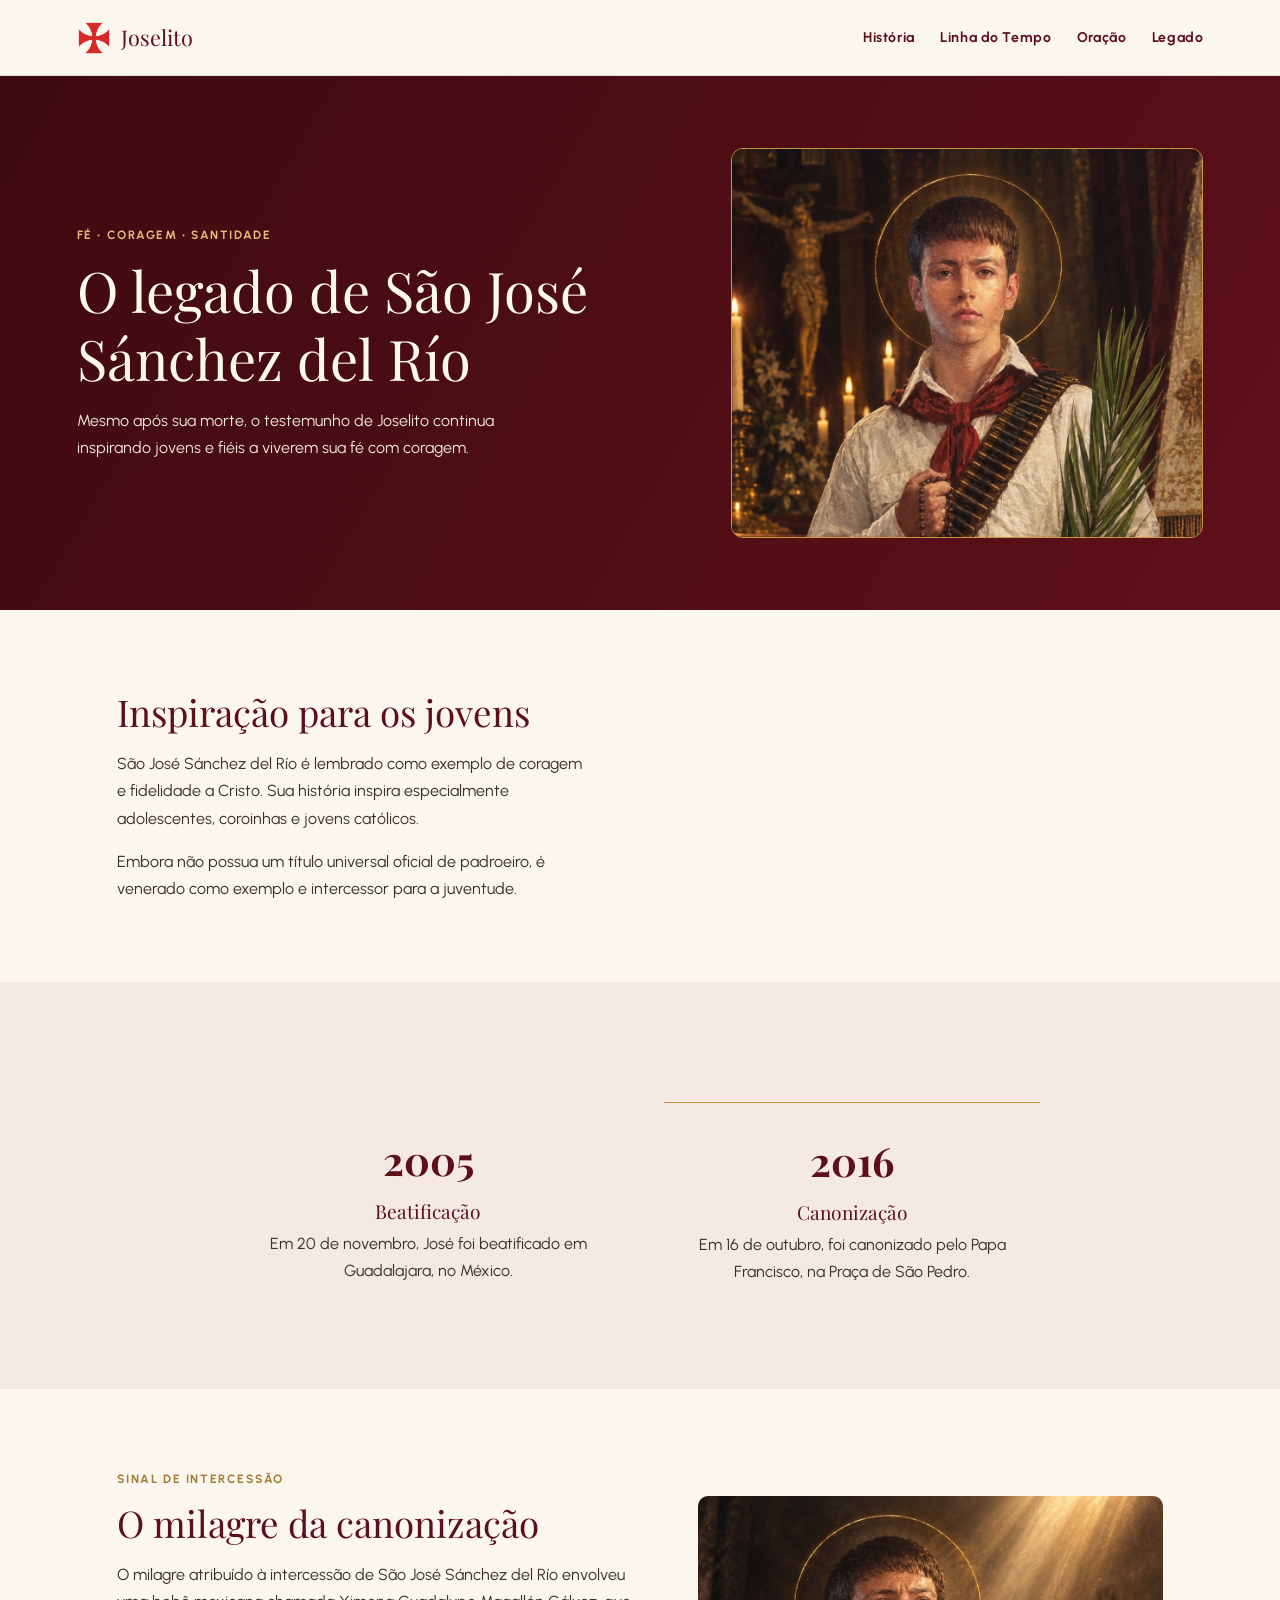
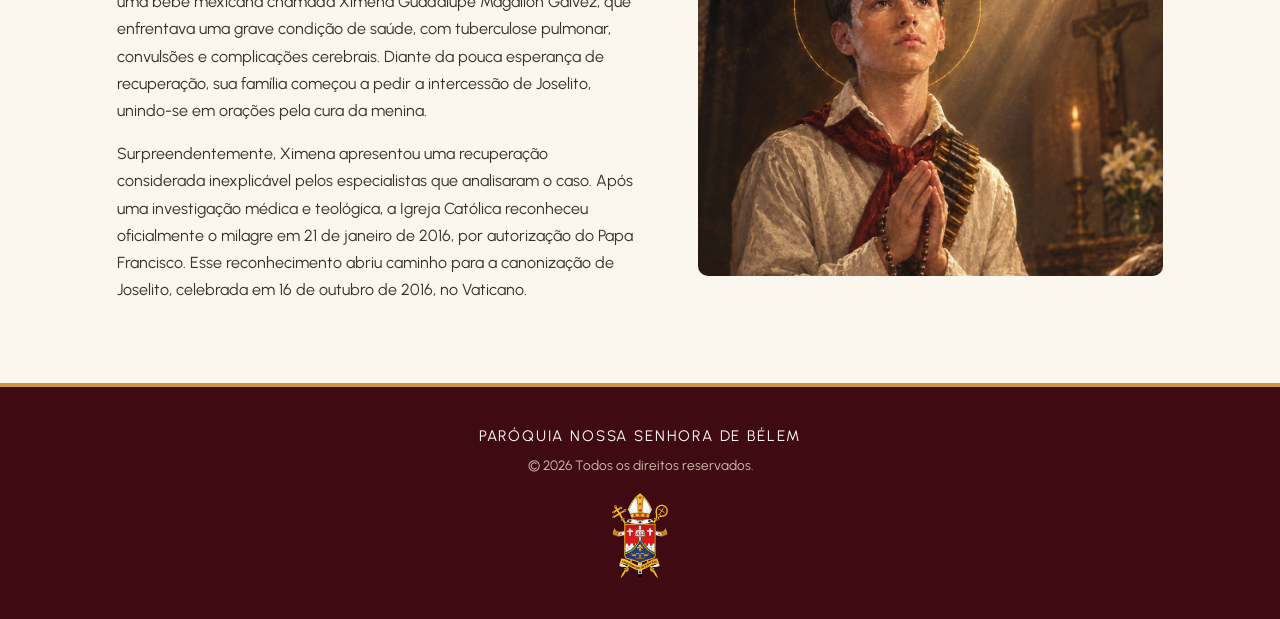
==== commit 586de338: "PRONTO" ====
--- a/legado.html
+++ b/legado.html
@@ -18,10 +18,10 @@
       </div>
       <nav aria-label="Navegação principal">
         <ul>
-          <li><a href="#historia">História</a></li>
-          <li><a href="#linha">Linha do Tempo</a></li>
-          <li><a href="#oracao">Oração</a></li>
-          <li><a href="#">Legado</a></li>
+          <li><a href="/index.html">História</a></li>
+          <li><a href="/index.html">Linha do Tempo</a></li>
+          <li><a href="/index.html">Oração</a></li>
+          <li><a href="/legado.html">Legado</a></li>
         </ul>
       </nav>
     </header>
@@ -85,13 +85,10 @@
           <p class="mini-titulo">SINAL DE INTERCESSÃO</p>
           <h3>O milagre da canonização</h3>
           <p>
-            Para sua canonização, a Igreja reconheceu um milagre atribuído à sua
-            intercessão: a recuperação inexplicável de uma menina mexicana
-            gravemente enferma.
+            O milagre atribuído à intercessão de São José Sánchez del Río envolveu uma bebê mexicana chamada Ximena Guadalupe Magallón Gálvez, que enfrentava uma grave condição de saúde, com tuberculose pulmonar, convulsões e complicações cerebrais. Diante da pouca esperança de recuperação, sua família começou a pedir a intercessão de Joselito, unindo-se em orações pela cura da menina.
           </p>
           <p>
-            O reconhecimento do milagre ocorreu em janeiro de 2016, abrindo
-            caminho para sua canonização.
+            Surpreendentemente, Ximena apresentou uma recuperação considerada inexplicável pelos especialistas que analisaram o caso. Após uma investigação médica e teológica, a Igreja Católica reconheceu oficialmente o milagre em 21 de janeiro de 2016, por autorização do Papa Francisco. Esse reconhecimento abriu caminho para a canonização de Joselito, celebrada em 16 de outubro de 2016, no Vaticano.
           </p>
         </div>
 
@@ -103,22 +100,7 @@
         </div>
       </section>
 
-      <section class="legado-devocao">
-        <p class="mini-titulo">VIDA DE ORAÇÃO</p>
-        <h3>Devoção a São José Sánchez del Río</h3>
 
-        <div class="devocao-conteudo">
-          <div class="devocao-imagem"></div>
-
-          <div class="devocao-texto">
-            <h4>Locais de devoção</h4>
-            <p>
-              No México, fiéis visitam lugares ligados à memória do jovem
-              mártir. Entre eles está a Antiga Basílica de Guadalupe, onde são
-              veneradas uma efígie e uma relíquia de São José Sánchez del Río.
-            </p>
-          </div>
-        </div>
     </main>
     <footer>
       <h3>PARÓQUIA NOSSA SENHORA DE BÉLEM</h3>
--- a/css/legado.css
+++ b/css/legado.css
@@ -506,7 +506,7 @@
 }
 
 .legado-reconhecimento {
-  padding: 3.5rem var(--lateral);
+  padding: 1rem var(--lateral) 3rem;
 
   background: var(--rosado);
   text-align: center;
@@ -557,25 +557,6 @@
 .legado-devocao > h3 {
   margin-bottom: 2rem;
   font-size: clamp(1.7rem, 4vw, 2.3rem);
-}
-
-.devocao-conteudo {
-  display: grid;
-  align-items: center;
-  gap: 1.5rem;
-}
-
-.devocao-imagem img {
-  width: 100%;
-  max-height: 330px;
-
-  border-radius: 10px;
-  object-fit: cover;
-}
-
-.devocao-texto h4 {
-  margin-bottom: 0.7rem;
-  font-size: 1.3rem;
 }
 
 footer {
@@ -799,11 +780,6 @@
     grid-template-columns: 1fr 1fr;
     gap: 3rem;
   }
-
-  .devocao-conteudo {
-    grid-template-columns: 1fr 1fr;
-    gap: 3rem;
-  }
 }
 
 @media (prefers-reduced-motion: reduce) {
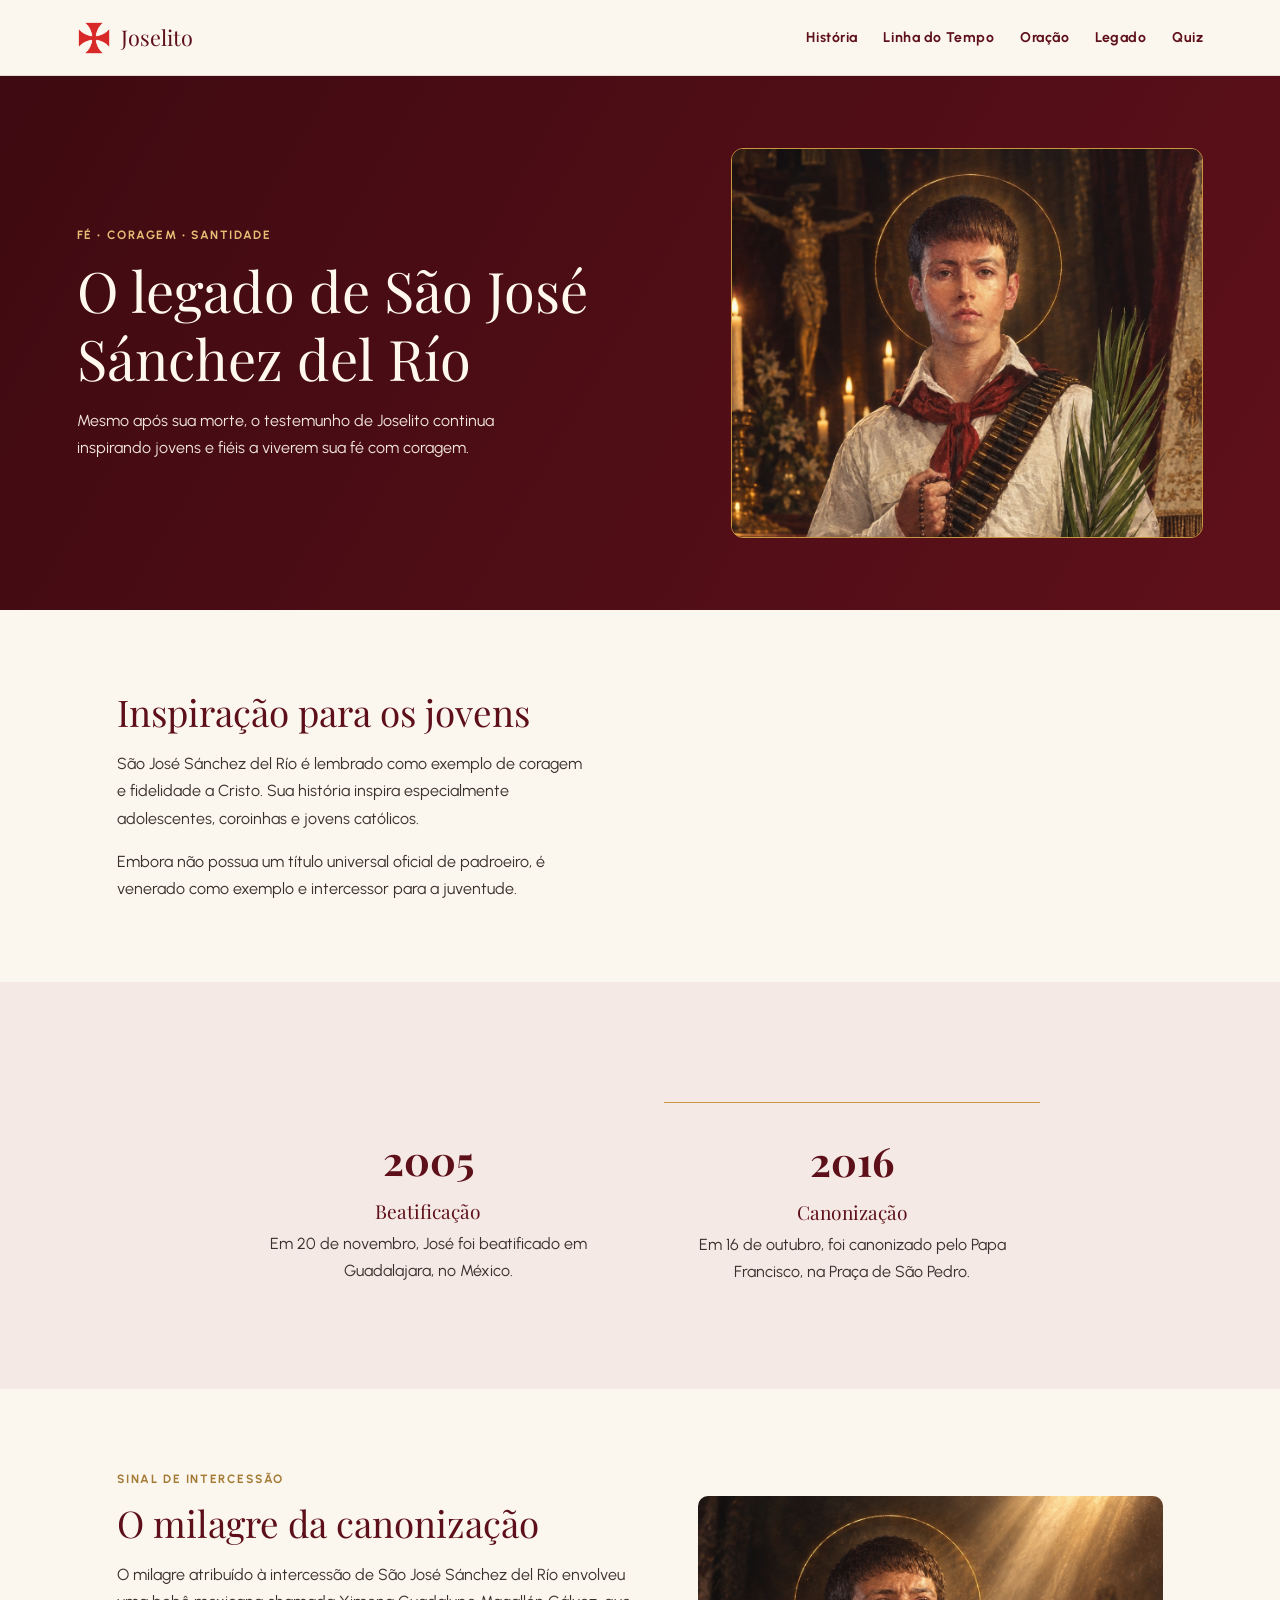
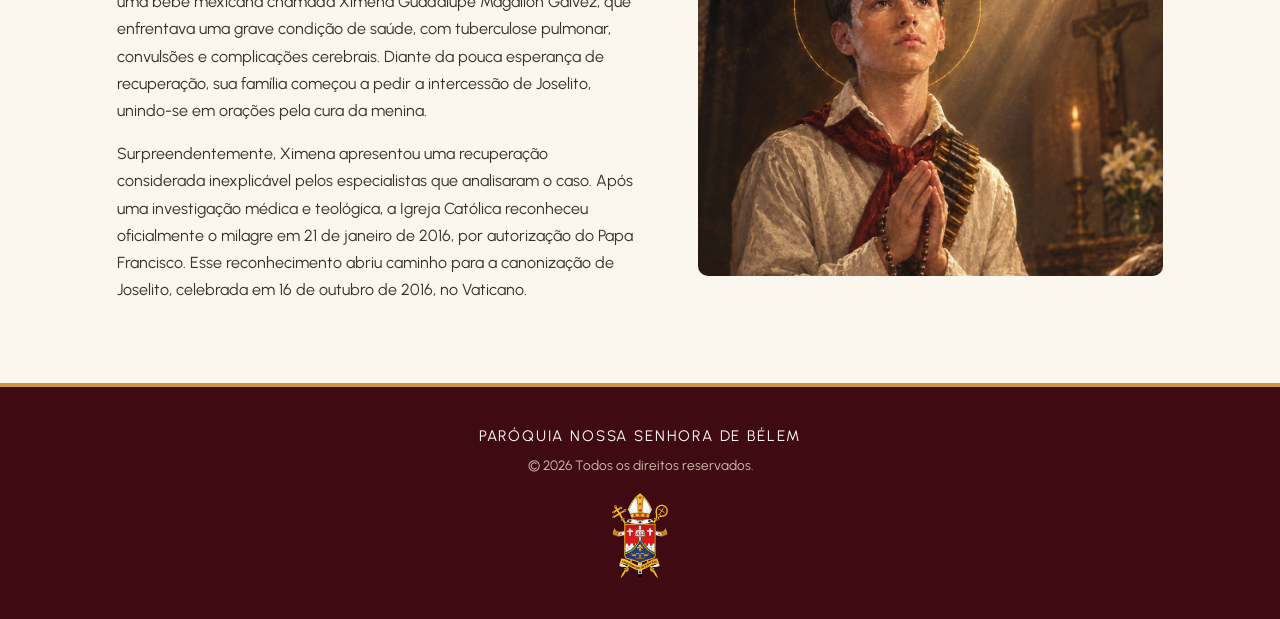
==== commit c23a9b91: "Quiz" ====
--- a/legado.html
+++ b/legado.html
@@ -22,6 +22,7 @@
           <li><a href="/index.html">Linha do Tempo</a></li>
           <li><a href="/index.html">Oração</a></li>
           <li><a href="/legado.html">Legado</a></li>
+          <li><a href="/quiz.html">Quiz</a></li>
         </ul>
       </nav>
     </header>
